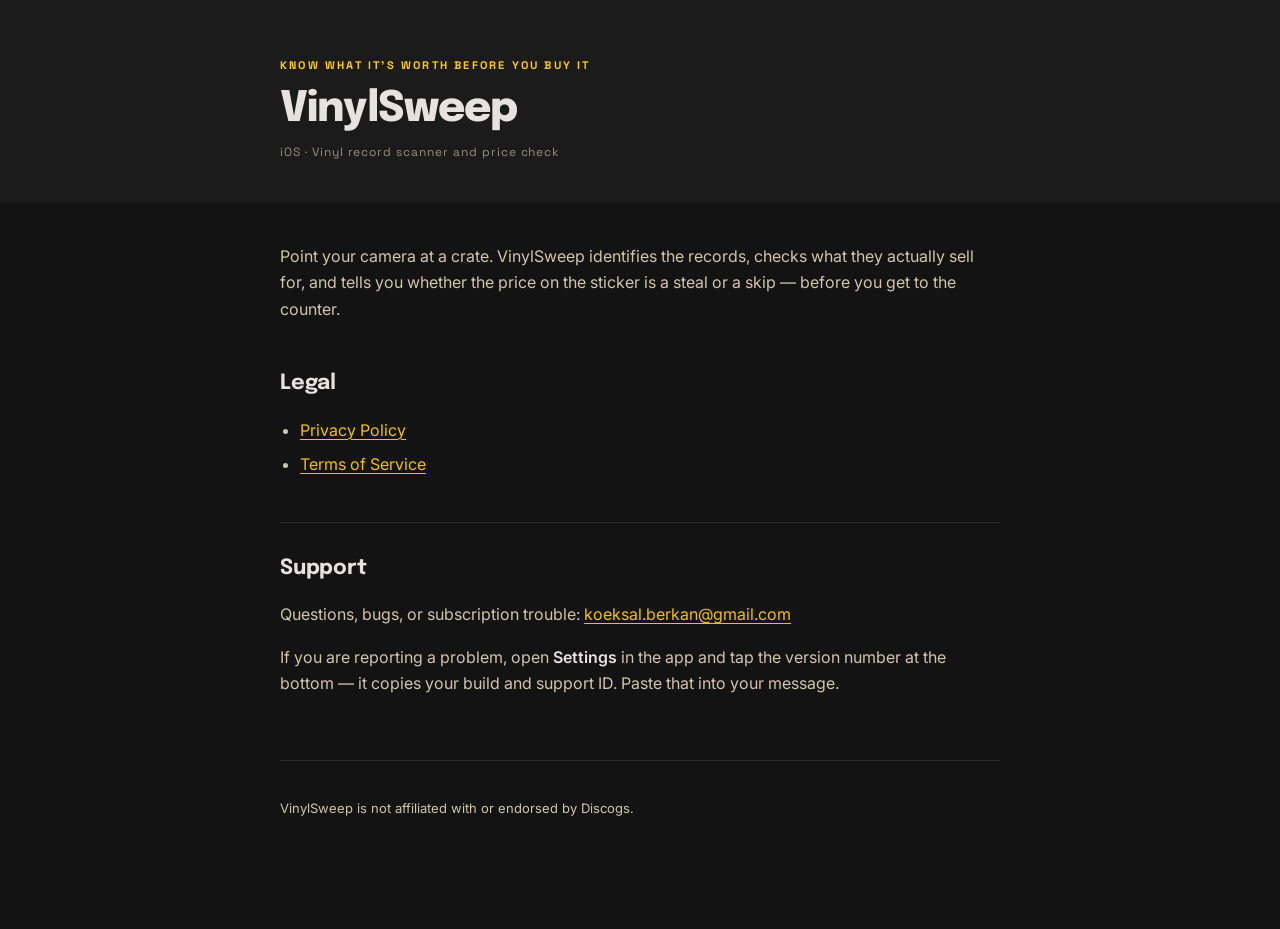
==== index.html @ 317b540d "Privacy policy, terms of service, and support page for VinylSweep" ====
<!doctype html>
<html lang="en">
<head>
<meta charset="utf-8">
<meta name="viewport" content="width=device-width, initial-scale=1">
<title>VinylSweep</title>
<link rel="stylesheet" href="style.css">
</head>
<body>
<header>
  <div class="wrap">
    <p class="eyebrow">Know what it's worth before you buy it</p>
    <h1>VinylSweep</h1>
    <p class="meta">iOS · Vinyl record scanner and price check</p>
  </div>
</header>

<div class="wrap">
<p>Point your camera at a crate. VinylSweep identifies the records, checks what they actually sell for, and tells you whether the price on the sticker is a steal or a skip — before you get to the counter.</p>

<h2>Legal</h2>
<ul>
  <li><a href="privacy.html">Privacy Policy</a></li>
  <li><a href="terms.html">Terms of Service</a></li>
</ul>

<h2>Support</h2>
<p>Questions, bugs, or subscription trouble: <a href="mailto:koeksal.berkan@gmail.com">koeksal.berkan@gmail.com</a></p>
<p>If you are reporting a problem, open <strong>Settings</strong> in the app and tap the version number at the bottom — it copies your build and support ID. Paste that into your message.</p>

<footer>
  <p>VinylSweep is not affiliated with or endorsed by Discogs.</p>
</footer>
</div>
</body>
</html>
---- style.css ----
@import url('https://fonts.googleapis.com/css2?family=Epilogue:wght@700;800;900&family=Inter:wght@400;500;600&family=Space+Grotesk:wght@500;700&display=swap');

:root {
  --bg: #131313;
  --surface: #1c1b1b;
  --accent: #ffcc00;
  --accent-dim: #f1c100;
  --text: #e5e2e1;
  --text-variant: #d2c5ab;
  --outline: #9a9078;
}

* { box-sizing: border-box; }

body {
  margin: 0;
  padding: 0 24px 96px;
  background: var(--bg);
  color: var(--text);
  font-family: 'Inter', -apple-system, BlinkMacSystemFont, sans-serif;
  font-size: 16px;
  line-height: 1.65;
  -webkit-font-smoothing: antialiased;
}

.wrap { max-width: 720px; margin: 0 auto; }

header {
  padding: 56px 0 40px;
  margin-bottom: 40px;
  background: linear-gradient(var(--surface), var(--surface)) no-repeat;
  background-size: 100vw 100%;
  background-position: 50% 0;
  box-shadow: 0 0 0 100vmax var(--surface);
  clip-path: inset(0 -100vmax);
}

.eyebrow {
  font-family: 'Space Grotesk', monospace;
  font-size: 11px;
  font-weight: 700;
  letter-spacing: 0.2em;
  text-transform: uppercase;
  color: var(--accent);
  margin: 0 0 12px;
}

h1 {
  font-family: 'Epilogue', sans-serif;
  font-weight: 800;
  font-size: clamp(30px, 6vw, 42px);
  line-height: 1.12;
  letter-spacing: -0.02em;
  margin: 0 0 10px;
}

h2 {
  font-family: 'Epilogue', sans-serif;
  font-weight: 700;
  font-size: 21px;
  letter-spacing: -0.01em;
  margin: 44px 0 12px;
  padding-top: 28px;
  border-top: 1px solid rgba(154, 144, 120, 0.18);
}

h2:first-of-type { border-top: none; padding-top: 0; }

h3 {
  font-family: 'Epilogue', sans-serif;
  font-weight: 700;
  font-size: 16px;
  margin: 26px 0 6px;
  color: var(--text-variant);
}

p, li { color: var(--text-variant); }
li { margin-bottom: 8px; }
ul { padding-left: 20px; }

a { color: var(--accent-dim); text-decoration-thickness: 1px; text-underline-offset: 3px; }
a:hover { color: var(--accent); }

strong { color: var(--text); font-weight: 600; }

.meta {
  font-family: 'Space Grotesk', monospace;
  font-size: 12px;
  letter-spacing: 0.08em;
  color: var(--outline);
  margin: 0;
}

.callout {
  background: var(--surface);
  padding: 20px 22px;
  margin: 26px 0;
  border-left: 3px solid var(--accent);
}

.callout p { margin: 0; color: var(--text); }

table { width: 100%; border-collapse: collapse; margin: 20px 0; font-size: 14px; }
th, td { text-align: left; padding: 11px 12px; vertical-align: top; }
th {
  font-family: 'Space Grotesk', monospace;
  font-size: 11px;
  letter-spacing: 0.12em;
  text-transform: uppercase;
  color: var(--accent);
  background: var(--surface);
}
td { color: var(--text-variant); background: rgba(28, 27, 27, 0.5); }

footer {
  margin-top: 64px;
  padding-top: 24px;
  border-top: 1px solid rgba(154, 144, 120, 0.18);
  font-size: 13px;
  color: var(--outline);
}

nav.crumbs { margin-bottom: 28px; font-size: 13px; }
nav.crumbs a { margin-right: 18px; }

@media (max-width: 520px) {
  body { padding: 0 18px 72px; }
  header { padding: 40px 0 32px; }
}
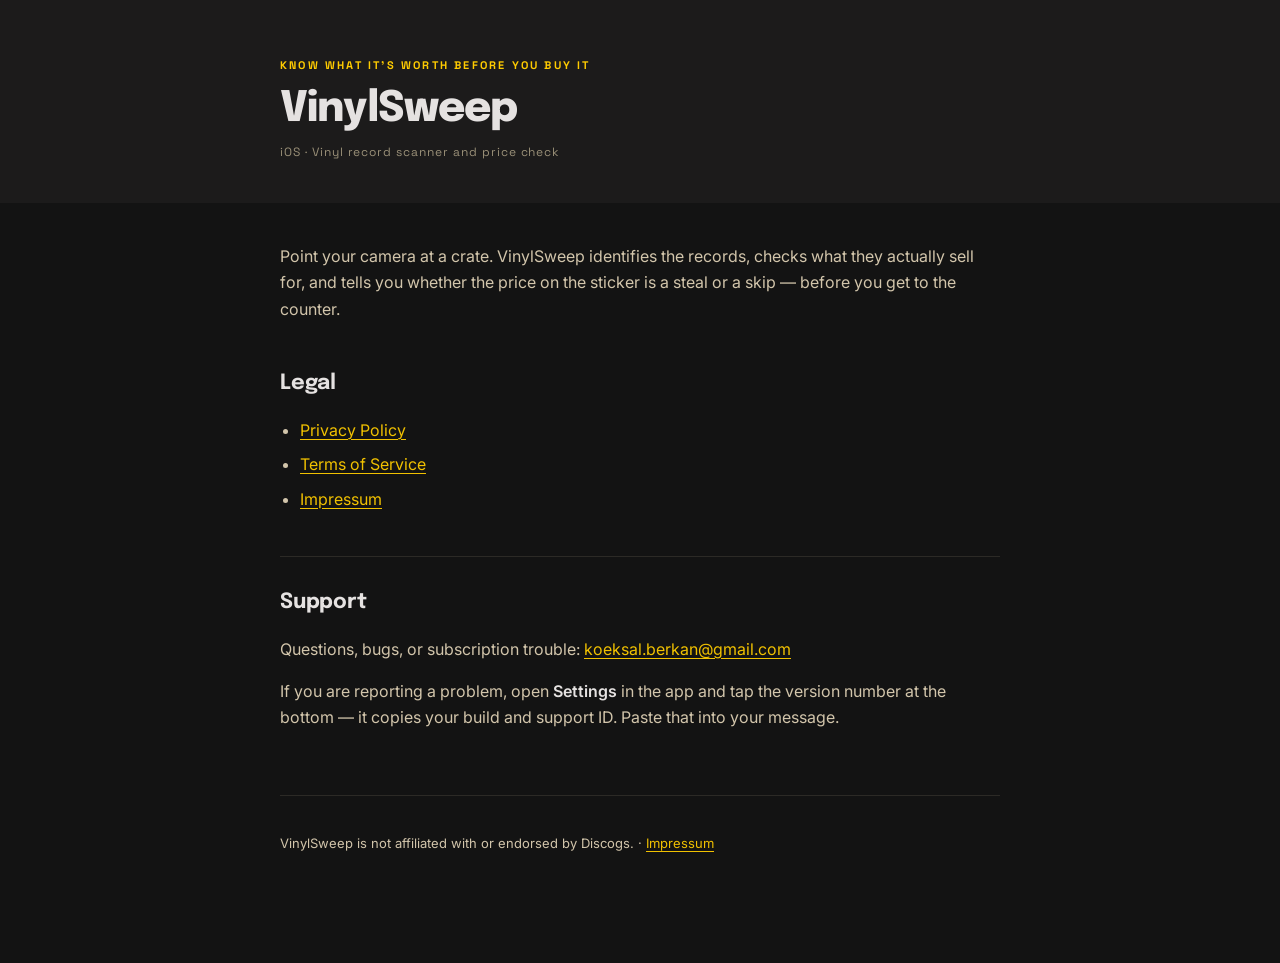
==== commit 2f0820d2: "Add the Impressum, link it everywhere, and name the verdicts the app shows § 5 DDG legal notice for " ====
--- a/index.html
+++ b/index.html
@@ -22,6 +22,7 @@
 <ul>
   <li><a href="privacy.html">Privacy Policy</a></li>
   <li><a href="terms.html">Terms of Service</a></li>
+  <li><a href="impressum.html">Impressum</a></li>
 </ul>
 
 <h2>Support</h2>
@@ -29,7 +30,7 @@
 <p>If you are reporting a problem, open <strong>Settings</strong> in the app and tap the version number at the bottom — it copies your build and support ID. Paste that into your message.</p>
 
 <footer>
-  <p>VinylSweep is not affiliated with or endorsed by Discogs.</p>
+  <p>VinylSweep is not affiliated with or endorsed by Discogs. · <a href="impressum.html">Impressum</a></p>
 </footer>
 </div>
 </body>
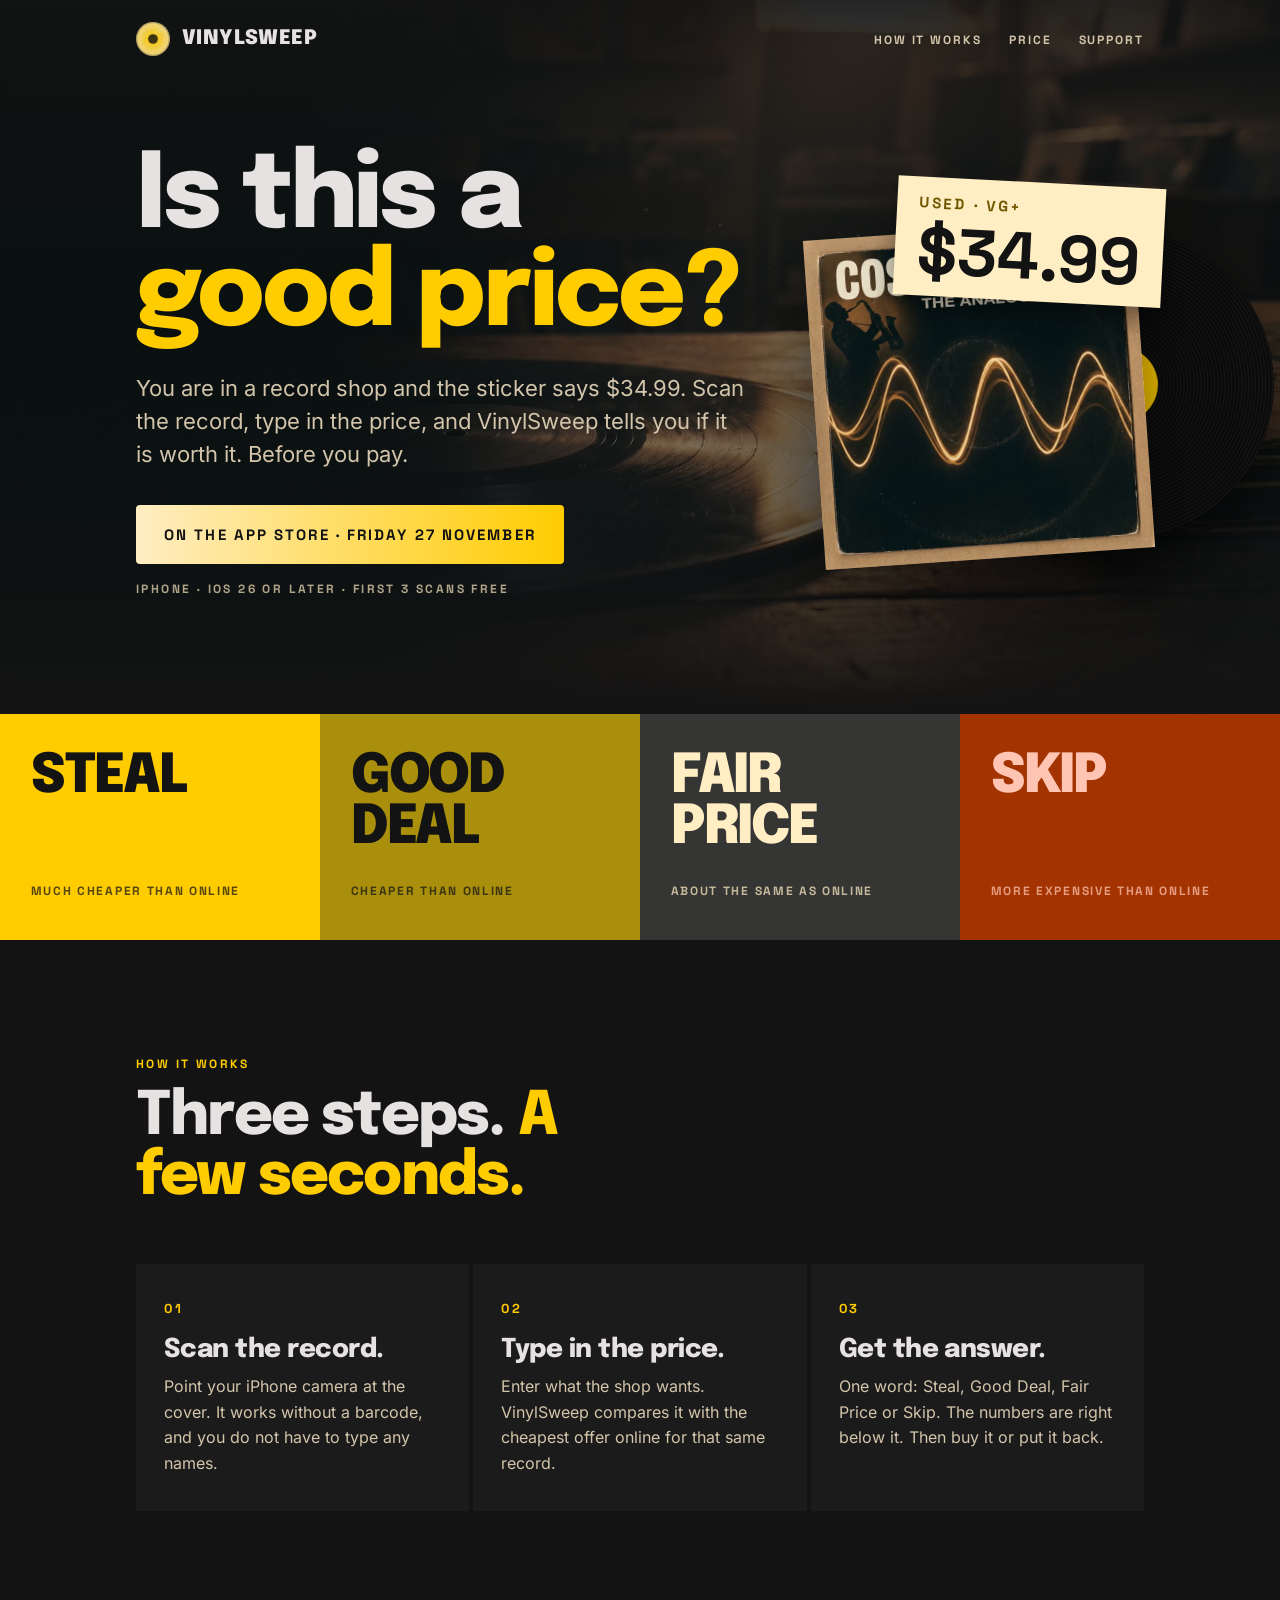
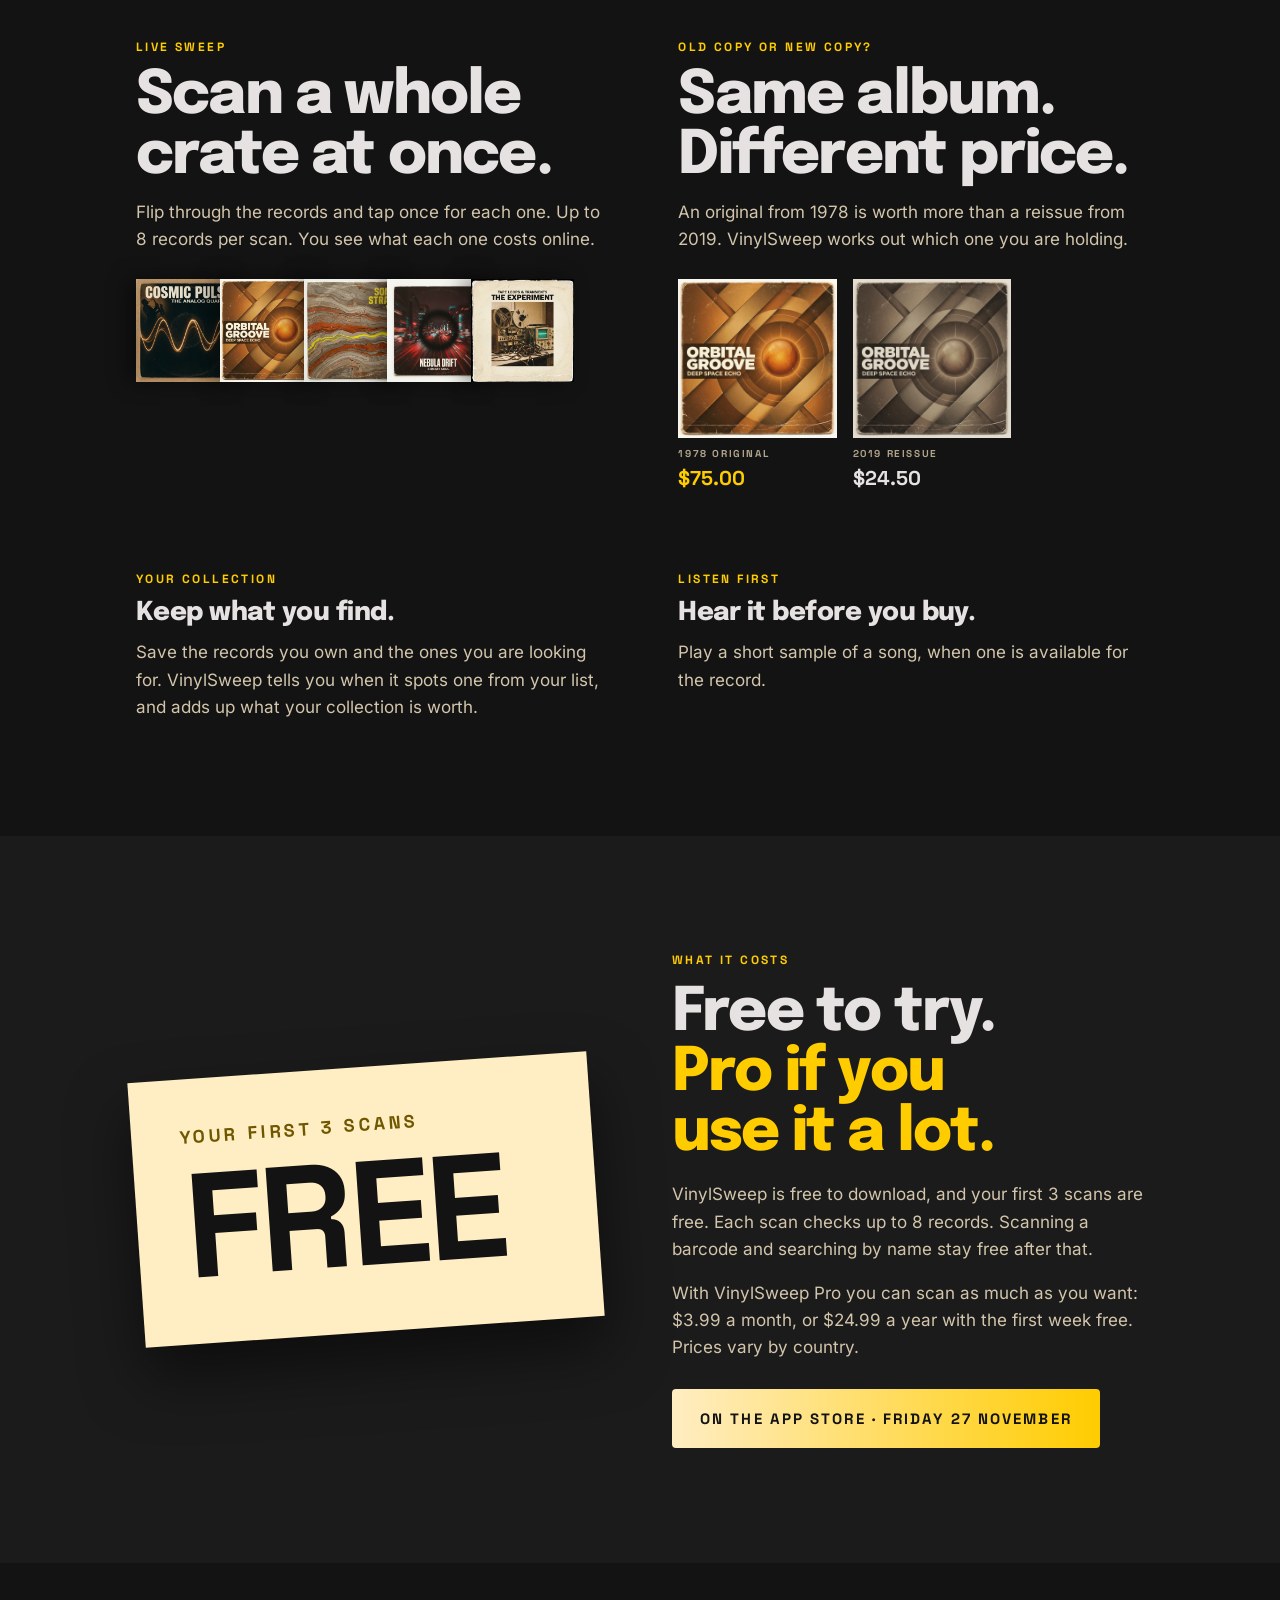
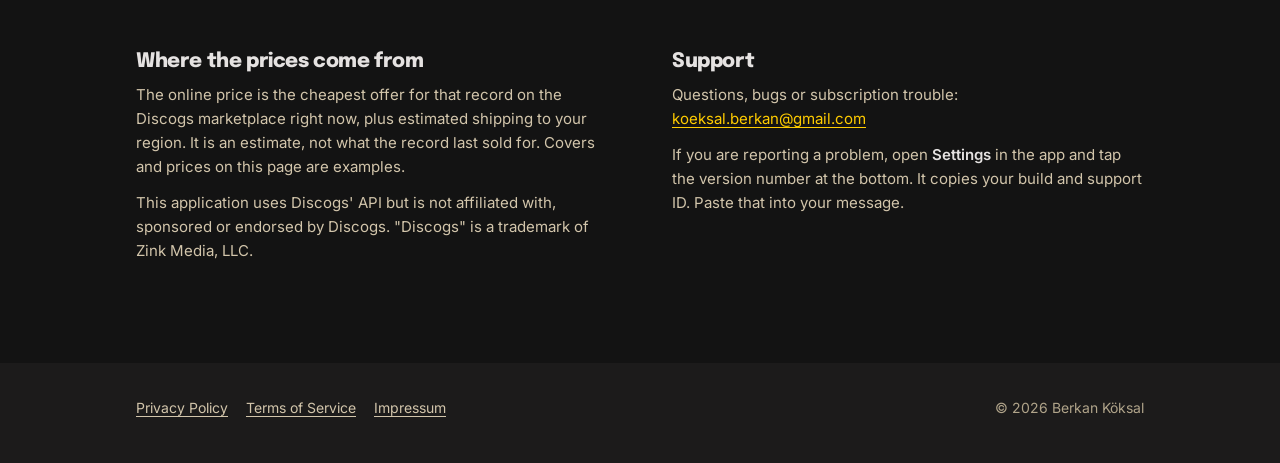
==== commit 258c576b: "Landing page for the 1.0 launch Replaces the three-line index with the launch landing page: what the" ====
--- a/index.html
+++ b/index.html
@@ -3,35 +3,143 @@
 <head>
 <meta charset="utf-8">
 <meta name="viewport" content="width=device-width, initial-scale=1">
-<title>VinylSweep</title>
-<link rel="stylesheet" href="style.css">
+<title>VinylSweep: is that record a good price?</title>
+<meta name="description" content="Scan a record in the shop, type in its price, and VinylSweep tells you if that is a good price. For iPhone. Your first 3 scans are free.">
+<meta name="apple-itunes-app" content="app-id=6803561521">
+<meta property="og:title" content="VinylSweep: is this a good price?">
+<meta property="og:description" content="Scan the record, type in the price, get the answer. For iPhone. Your first 3 scans are free.">
+<meta property="og:type" content="website">
+<meta property="og:url" content="https://dvo-dot.github.io/vinylsweep-site/">
+<meta property="og:image" content="https://dvo-dot.github.io/vinylsweep-site/img/link-preview.jpg">
+<meta name="twitter:card" content="summary_large_image">
+<link rel="icon" type="image/svg+xml" href="img/brand-mark.svg">
+<link rel="stylesheet" href="landing.css">
 </head>
 <body>
-<header>
+
+<div class="hero">
   <div class="wrap">
-    <p class="eyebrow">Know what it's worth before you buy it</p>
-    <h1>VinylSweep</h1>
-    <p class="meta">iOS · Vinyl record scanner and price check</p>
+    <header class="bar">
+      <a class="brand" href="./"><img src="img/brand-mark.svg" alt=""><span>VINYLSWEEP</span></a>
+      <nav>
+        <a href="#how">How it works</a>
+        <a href="#price">Price</a>
+        <a href="#support" class="keep">Support</a>
+      </nav>
+    </header>
+
+    <div class="hero-grid">
+      <div>
+        <h1>Is this a <span class="y">good price?</span></h1>
+        <p class="lede">You are in a record shop and the sticker says $34.99. Scan the record, type in the price, and VinylSweep tells you if it is worth it. Before you pay.</p>
+        <!-- PRE-LAUNCH: the store link answers "not found" until 1.0 is released.
+             On release day, put back the <a class="cta" href="https://apps.apple.com/app/id6803561521">
+             with the download icon and "Get it on the App Store", here and in the price section. -->
+        <div class="cta soon">On the App Store · Friday 27 November</div>
+        <p class="label under-cta">iPhone · iOS 26 or later · First 3 scans free</p>
+      </div>
+      <div class="sleeve-stage" aria-hidden="true">
+        <div class="disc"></div>
+        <img class="cover" src="img/sleeve-cosmic-pulse.jpg" alt="" width="720" height="720">
+        <div class="sticker"><small>USED · VG+</small><b>$34.99</b></div>
+      </div>
+    </div>
   </div>
-</header>
+</div>
 
-<div class="wrap">
-<p>Point your camera at a crate. VinylSweep identifies the records, checks what they actually sell for, and tells you whether the price on the sticker is a steal or a skip — before you get to the counter.</p>
+<div class="verdicts" aria-label="The four answers">
+  <div class="verdict v-steal"><b>STEAL</b><span>Much cheaper than online</span></div>
+  <div class="verdict v-good"><b>GOOD DEAL</b><span>Cheaper than online</span></div>
+  <div class="verdict v-fair"><b>FAIR PRICE</b><span>About the same as online</span></div>
+  <div class="verdict v-skip"><b>SKIP</b><span>More expensive than online</span></div>
+</div>
 
-<h2>Legal</h2>
-<ul>
-  <li><a href="privacy.html">Privacy Policy</a></li>
-  <li><a href="terms.html">Terms of Service</a></li>
-  <li><a href="impressum.html">Impressum</a></li>
-</ul>
+<section id="how">
+  <div class="wrap">
+    <div class="section-head">
+      <p class="label">How it works</p>
+      <h2>Three steps. <span class="y">A few seconds.</span></h2>
+    </div>
+    <div class="steps">
+      <div class="step"><h3>Scan the record.</h3><p>Point your iPhone camera at the cover. It works without a barcode, and you do not have to type any names.</p></div>
+      <div class="step"><h3>Type in the price.</h3><p>Enter what the shop wants. VinylSweep compares it with the cheapest offer online for that same record.</p></div>
+      <div class="step"><h3>Get the answer.</h3><p>One word: Steal, Good Deal, Fair Price or Skip. The numbers are right below it. Then buy it or put it back.</p></div>
+    </div>
+  </div>
+</section>
 
-<h2>Support</h2>
-<p>Questions, bugs, or subscription trouble: <a href="mailto:koeksal.berkan@gmail.com">koeksal.berkan@gmail.com</a></p>
-<p>If you are reporting a problem, open <strong>Settings</strong> in the app and tap the version number at the bottom — it copies your build and support ID. Paste that into your message.</p>
+<section style="padding-top:0">
+  <div class="wrap">
+    <div class="features">
+      <div class="feature">
+        <p class="label">Live Sweep</p>
+        <h2>Scan a whole crate at once.</h2>
+        <p>Flip through the records and tap once for each one. Up to 8 records per scan. You see what each one costs online.</p>
+        <div class="crate-row" aria-hidden="true">
+          <img src="img/sleeve-cosmic-pulse.jpg" alt="" loading="lazy" width="720" height="720">
+          <img src="img/sleeve-orbital-groove.jpg" alt="" loading="lazy" width="720" height="720">
+          <img src="img/sleeve-sonic-strata.jpg" alt="" loading="lazy" width="720" height="720">
+          <img src="img/sleeve-nebula-drift.jpg" alt="" loading="lazy" width="720" height="720">
+          <img src="img/sleeve-tape-loops.jpg" alt="" loading="lazy" width="720" height="720">
+        </div>
+      </div>
+      <div class="feature">
+        <p class="label">Old copy or new copy?</p>
+        <h2>Same album. Different price.</h2>
+        <p>An original from 1978 is worth more than a reissue from 2019. VinylSweep works out which one you are holding.</p>
+        <div class="pair" aria-hidden="true">
+          <figure><img src="img/sleeve-orbital-groove.jpg" alt="" loading="lazy" width="720" height="720"><figcaption><small>1978 original</small>$75.00</figcaption></figure>
+          <figure><img src="img/sleeve-orbital-groove.jpg" alt="" loading="lazy" width="720" height="720"><figcaption><small>2019 reissue</small>$24.50</figcaption></figure>
+        </div>
+      </div>
+      <div class="feature">
+        <p class="label">Your collection</p>
+        <h3>Keep what you find.</h3>
+        <p>Save the records you own and the ones you are looking for. VinylSweep tells you when it spots one from your list, and adds up what your collection is worth.</p>
+      </div>
+      <div class="feature">
+        <p class="label">Listen first</p>
+        <h3>Hear it before you buy.</h3>
+        <p>Play a short sample of a song, when one is available for the record.</p>
+      </div>
+    </div>
+  </div>
+</section>
+
+<section class="price" id="price">
+  <div class="wrap price-grid">
+    <div class="big-sticker" aria-hidden="true"><small>Your first 3 scans</small><b>FREE</b></div>
+    <div>
+      <p class="label" style="color:var(--yellow);margin-bottom:14px">What it costs</p>
+      <h2>Free to try. <span class="y">Pro if you use it a lot.</span></h2>
+      <p>VinylSweep is free to download, and your first 3 scans are free. Each scan checks up to 8 records. Scanning a barcode and searching by name stay free after that.</p>
+      <p>With VinylSweep Pro you can scan as much as you want: $3.99 a month, or $24.99 a year with the first week free. Prices vary by country.</p>
+      <div class="cta soon">On the App Store · Friday 27 November</div>
+    </div>
+  </div>
+</section>
+
+<div class="fine">
+  <div class="wrap fine-grid">
+    <div>
+      <h3>Where the prices come from</h3>
+      <p>The online price is the cheapest offer for that record on the Discogs marketplace right now, plus estimated shipping to your region. It is an estimate, not what the record last sold for. Covers and prices on this page are examples.</p>
+      <p>This application uses Discogs' API but is not affiliated with, sponsored or endorsed by Discogs. "Discogs" is a trademark of Zink Media, LLC.</p>
+    </div>
+    <div id="support">
+      <h3>Support</h3>
+      <p>Questions, bugs or subscription trouble: <a href="mailto:koeksal.berkan@gmail.com">koeksal.berkan@gmail.com</a></p>
+      <p>If you are reporting a problem, open <strong>Settings</strong> in the app and tap the version number at the bottom. It copies your build and support ID. Paste that into your message.</p>
+    </div>
+  </div>
+</div>
 
 <footer>
-  <p>VinylSweep is not affiliated with or endorsed by Discogs. · <a href="impressum.html">Impressum</a></p>
+  <div class="wrap">
+    <p><a href="privacy.html">Privacy Policy</a><a href="terms.html">Terms of Service</a><a href="impressum.html">Impressum</a></p>
+    <p>© 2026 Berkan Köksal</p>
+  </div>
 </footer>
-</div>
+
 </body>
 </html>
--- a/landing.css
+++ b/landing.css
@@ -0,0 +1,205 @@
+/* VinylSweep landing page. The legal pages keep style.css; this file is
+   only for index.html. Palette and type follow DESIGN.md. */
+@import url('fonts.css');
+
+:root {
+  --bg: #131313;
+  --low: #1c1b1b;
+  --container: #201f1f;
+  --high: #2a2a2a;
+  --highest: #353534;
+  --cream: #ffedc3;
+  --yellow: #ffcc00;
+  --on-yellow: #6f5700;
+  --ink: #e5e2e1;
+  --ink-dim: #d2c5ab;
+  --outline: #b0a48a;
+  --olive: #a98f0c;
+  --rust: #a33300;
+  --rust-ink: #ffc5b2;
+  --display: 'Epilogue', sans-serif;
+  --body: 'Inter', -apple-system, BlinkMacSystemFont, sans-serif;
+  --data: 'Space Grotesk', ui-monospace, monospace;
+  --gutter: clamp(20px, 5vw, 56px);
+}
+
+* { box-sizing: border-box; }
+html { -webkit-text-size-adjust: 100%; }
+body {
+  margin: 0;
+  background: var(--bg);
+  color: var(--ink);
+  font-family: var(--body);
+  font-size: 17px;
+  line-height: 1.6;
+  -webkit-font-smoothing: antialiased;
+}
+img { display: block; max-width: 100%; height: auto; }
+a { color: var(--yellow); text-underline-offset: 3px; text-decoration-thickness: 1px; }
+a:focus-visible { outline: 2px solid var(--yellow); outline-offset: 3px; }
+
+.wrap { max-width: 1120px; margin: 0 auto; padding: 0 var(--gutter); }
+
+.label {
+  font-family: var(--data);
+  font-weight: 700;
+  font-size: 12px;
+  letter-spacing: 0.2em;
+  text-transform: uppercase;
+  color: var(--outline);
+  margin: 0;
+}
+
+h1, h2, h3 { font-family: var(--display); letter-spacing: -0.03em; margin: 0; text-wrap: balance; }
+h1 { font-weight: 800; font-size: clamp(56px, 8.2vw, 104px); line-height: 0.94; }
+h1 span { display: block; }
+h2 { font-weight: 800; font-size: clamp(34px, 5.4vw, 60px); line-height: 1; }
+h3 { font-weight: 800; font-size: 26px; line-height: 1.1; letter-spacing: -0.02em; }
+.y { color: var(--yellow); }
+
+/* Top bar */
+.bar { display: flex; align-items: center; justify-content: space-between; padding: 22px 0; }
+.brand { display: flex; align-items: center; gap: 12px; text-decoration: none; color: var(--ink); }
+.brand img { width: 34px; height: 34px; }
+.brand span { font-family: var(--display); font-weight: 900; font-size: 20px; letter-spacing: 0.02em; }
+.bar nav a { font-family: var(--data); font-weight: 700; font-size: 12px; letter-spacing: 0.16em; text-transform: uppercase; color: var(--ink-dim); text-decoration: none; margin-left: 22px; }
+.bar nav a:hover { color: var(--yellow); }
+
+/* Hero */
+.hero { position: relative; overflow: hidden; background: var(--bg); }
+.hero::before {
+  content: '';
+  position: absolute;
+  inset: 0;
+  background:
+    linear-gradient(180deg, rgba(19,19,19,0.92) 0%, rgba(19,19,19,0.5) 40%, rgba(19,19,19,0.6) 72%, var(--bg) 100%),
+    url('img/shop.jpg') 30% 50% / cover no-repeat;
+}
+.hero > * { position: relative; }
+.hero-grid {
+  display: grid;
+  grid-template-columns: minmax(0, 1.3fr) minmax(0, 0.7fr);
+  gap: clamp(24px, 5vw, 72px);
+  align-items: center;
+  padding: clamp(28px, 6vw, 72px) 0 clamp(64px, 9vw, 120px);
+}
+.lede { font-size: clamp(18px, 2.1vw, 22px); line-height: 1.5; color: var(--ink-dim); max-width: 30em; margin: 26px 0 34px; }
+.cta {
+  display: inline-flex;
+  align-items: center;
+  gap: 12px;
+  padding: 18px 28px 17px;
+  background: linear-gradient(90deg, var(--cream) 0%, var(--yellow) 100%);
+  color: var(--bg);
+  font-family: var(--data);
+  font-weight: 700;
+  font-size: 15px;
+  letter-spacing: 0.14em;
+  text-transform: uppercase;
+  text-decoration: none;
+  border-radius: 4px;
+  transition: transform 160ms ease, box-shadow 160ms ease;
+}
+.cta:hover { transform: translateY(-2px); box-shadow: 0 12px 28px rgba(255, 204, 0, 0.22); }
+.cta:active { transform: translateY(0); }
+.cta svg { width: 18px; height: 18px; }
+.cta.soon { margin: 0; cursor: default; }
+.cta.soon:hover { transform: none; box-shadow: none; }
+.under-cta { margin-top: 16px; }
+
+/* The sleeve with its price sticker */
+.sleeve-stage { position: relative; aspect-ratio: 1 / 1; max-width: 400px; width: 100%; margin: 40px 0 0; rotate: -4deg; }
+.sleeve-stage .disc {
+  position: absolute;
+  inset: 3.5%;
+  translate: 46% 0;
+  border-radius: 50%;
+  background:
+    radial-gradient(circle, #0b0b0b 0 3%, var(--yellow) 3.2% 17%, transparent 17.4%),
+    repeating-radial-gradient(circle, #0b0b0b 0 1.6px, #171717 2.4px, #0b0b0b 3.4px);
+  box-shadow: 0 30px 60px rgba(0, 0, 0, 0.55);
+}
+.sleeve-stage .cover { position: absolute; inset: 0; width: 100%; height: 100%; object-fit: cover; box-shadow: 0 40px 80px rgba(0, 0, 0, 0.6); }
+.sticker {
+  position: absolute;
+  right: -9%;
+  top: -13%;
+  rotate: 7deg;
+  padding: 14px 22px 12px;
+  background: var(--cream);
+  box-shadow: 0 14px 28px rgba(0, 0, 0, 0.45);
+  white-space: nowrap;
+}
+.sticker small { display: block; font-family: var(--data); font-weight: 700; font-size: clamp(11px, 1.3vw, 15px); letter-spacing: 0.18em; color: var(--on-yellow); }
+.sticker b { display: block; font-family: var(--data); font-weight: 700; font-size: clamp(40px, 5.6vw, 66px); line-height: 1; color: var(--bg); margin-top: 3px; }
+
+/* Verdicts */
+.verdicts { display: grid; grid-template-columns: repeat(4, minmax(0, 1fr)); }
+.verdict { padding: clamp(22px, 3vw, 40px) clamp(18px, 2.4vw, 32px) clamp(24px, 3vw, 44px); min-height: 190px; display: flex; flex-direction: column; justify-content: space-between; gap: 28px; }
+.verdict b { font-family: var(--display); font-weight: 900; font-size: clamp(30px, 4.2vw, 56px); line-height: 0.95; letter-spacing: -0.04em; }
+.verdict span { font-family: var(--data); font-weight: 700; font-size: 12px; letter-spacing: 0.14em; text-transform: uppercase; opacity: 0.72; }
+.v-steal { background: var(--yellow); color: var(--bg); }
+.v-good { background: var(--olive); color: var(--bg); }
+.v-fair { background: var(--highest); color: var(--cream); }
+.v-skip { background: var(--rust); color: var(--rust-ink); }
+
+section { padding: clamp(64px, 9vw, 120px) 0; }
+.section-head { max-width: 760px; margin-bottom: clamp(32px, 5vw, 56px); }
+.section-head .label { margin-bottom: 14px; color: var(--yellow); }
+
+/* Steps */
+.steps { display: grid; grid-template-columns: repeat(3, minmax(0, 1fr)); gap: 4px; counter-reset: step; }
+.step { background: var(--low); padding: 30px 28px 34px; counter-increment: step; }
+.step::before { content: '0' counter(step); font-family: var(--data); font-weight: 700; font-size: 13px; letter-spacing: 0.2em; color: var(--yellow); }
+.step h3 { margin: 14px 0 10px; }
+.step p { margin: 0; color: var(--ink-dim); font-size: 16px; }
+
+/* Features */
+.features { display: grid; grid-template-columns: repeat(2, minmax(0, 1fr)); gap: clamp(28px, 5vw, 64px) clamp(32px, 6vw, 88px); }
+.feature .label { color: var(--yellow); margin-bottom: 10px; }
+.feature p { margin: 12px 0 0; color: var(--ink-dim); max-width: 30em; }
+.crate-row { display: flex; margin-top: 26px; }
+.crate-row img { width: 22%; aspect-ratio: 1 / 1; object-fit: cover; margin-right: -4%; box-shadow: -8px 0 20px rgba(0, 0, 0, 0.45); }
+.pair { display: flex; gap: 16px; margin-top: 26px; align-items: flex-end; }
+.pair figure { margin: 0; width: 34%; }
+.pair img { width: 100%; aspect-ratio: 1 / 1; object-fit: cover; }
+.pair figure + figure img { filter: saturate(0.35) brightness(0.86) sepia(0.2); }
+.pair figcaption { font-family: var(--data); font-weight: 700; font-size: 20px; margin-top: 8px; color: var(--ink); }
+.pair figure:first-child figcaption { color: var(--yellow); }
+.pair figcaption small { display: block; font-size: 10px; letter-spacing: 0.16em; color: var(--outline); text-transform: uppercase; }
+
+/* Price */
+.price { background: var(--low); }
+.price-grid { display: grid; grid-template-columns: minmax(0, 1fr) minmax(0, 1fr); gap: clamp(28px, 5vw, 72px); align-items: center; }
+.big-sticker { background: var(--cream); padding: clamp(24px, 4vw, 44px) clamp(26px, 4vw, 48px); rotate: -4deg; box-shadow: 0 30px 60px rgba(0, 0, 0, 0.5); max-width: 460px; }
+.big-sticker small { font-family: var(--data); font-weight: 700; font-size: clamp(13px, 1.6vw, 18px); letter-spacing: 0.2em; color: var(--on-yellow); text-transform: uppercase; }
+.big-sticker b { display: block; font-family: var(--data); font-weight: 700; font-size: clamp(72px, 12vw, 148px); line-height: 1; letter-spacing: -0.03em; color: var(--bg); }
+.price p { color: var(--ink-dim); max-width: 30em; }
+.price .cta { margin-top: 10px; }
+
+/* Small print */
+.fine { padding: clamp(48px, 7vw, 88px) 0; }
+.fine-grid { display: grid; grid-template-columns: repeat(2, minmax(0, 1fr)); gap: clamp(28px, 5vw, 72px); }
+.fine h3 { font-size: 20px; margin-bottom: 10px; }
+.fine p { color: var(--ink-dim); font-size: 15px; margin: 0 0 12px; }
+.fine strong { color: var(--ink); font-weight: 600; }
+
+footer { background: var(--low); padding: 34px 0 44px; font-size: 14px; color: var(--outline); }
+footer .wrap { display: flex; flex-wrap: wrap; gap: 14px 28px; justify-content: space-between; }
+footer a { color: var(--ink-dim); margin-right: 18px; }
+footer p { margin: 0; max-width: 46em; }
+
+@media (max-width: 860px) {
+  .hero-grid { grid-template-columns: minmax(0, 1fr); }
+  .sleeve-stage { max-width: 300px; margin: 56px 0 0 2%; }
+  h1 { font-size: clamp(56px, 15vw, 104px); }
+  .verdicts { grid-template-columns: repeat(2, minmax(0, 1fr)); }
+  .verdict { min-height: 150px; }
+  .steps, .features, .price-grid, .fine-grid { grid-template-columns: minmax(0, 1fr); }
+  .bar nav a:not(.keep) { display: none; }
+  .big-sticker { max-width: 88%; margin-left: 2%; }
+}
+
+@media (prefers-reduced-motion: reduce) {
+  .cta { transition: none; }
+}
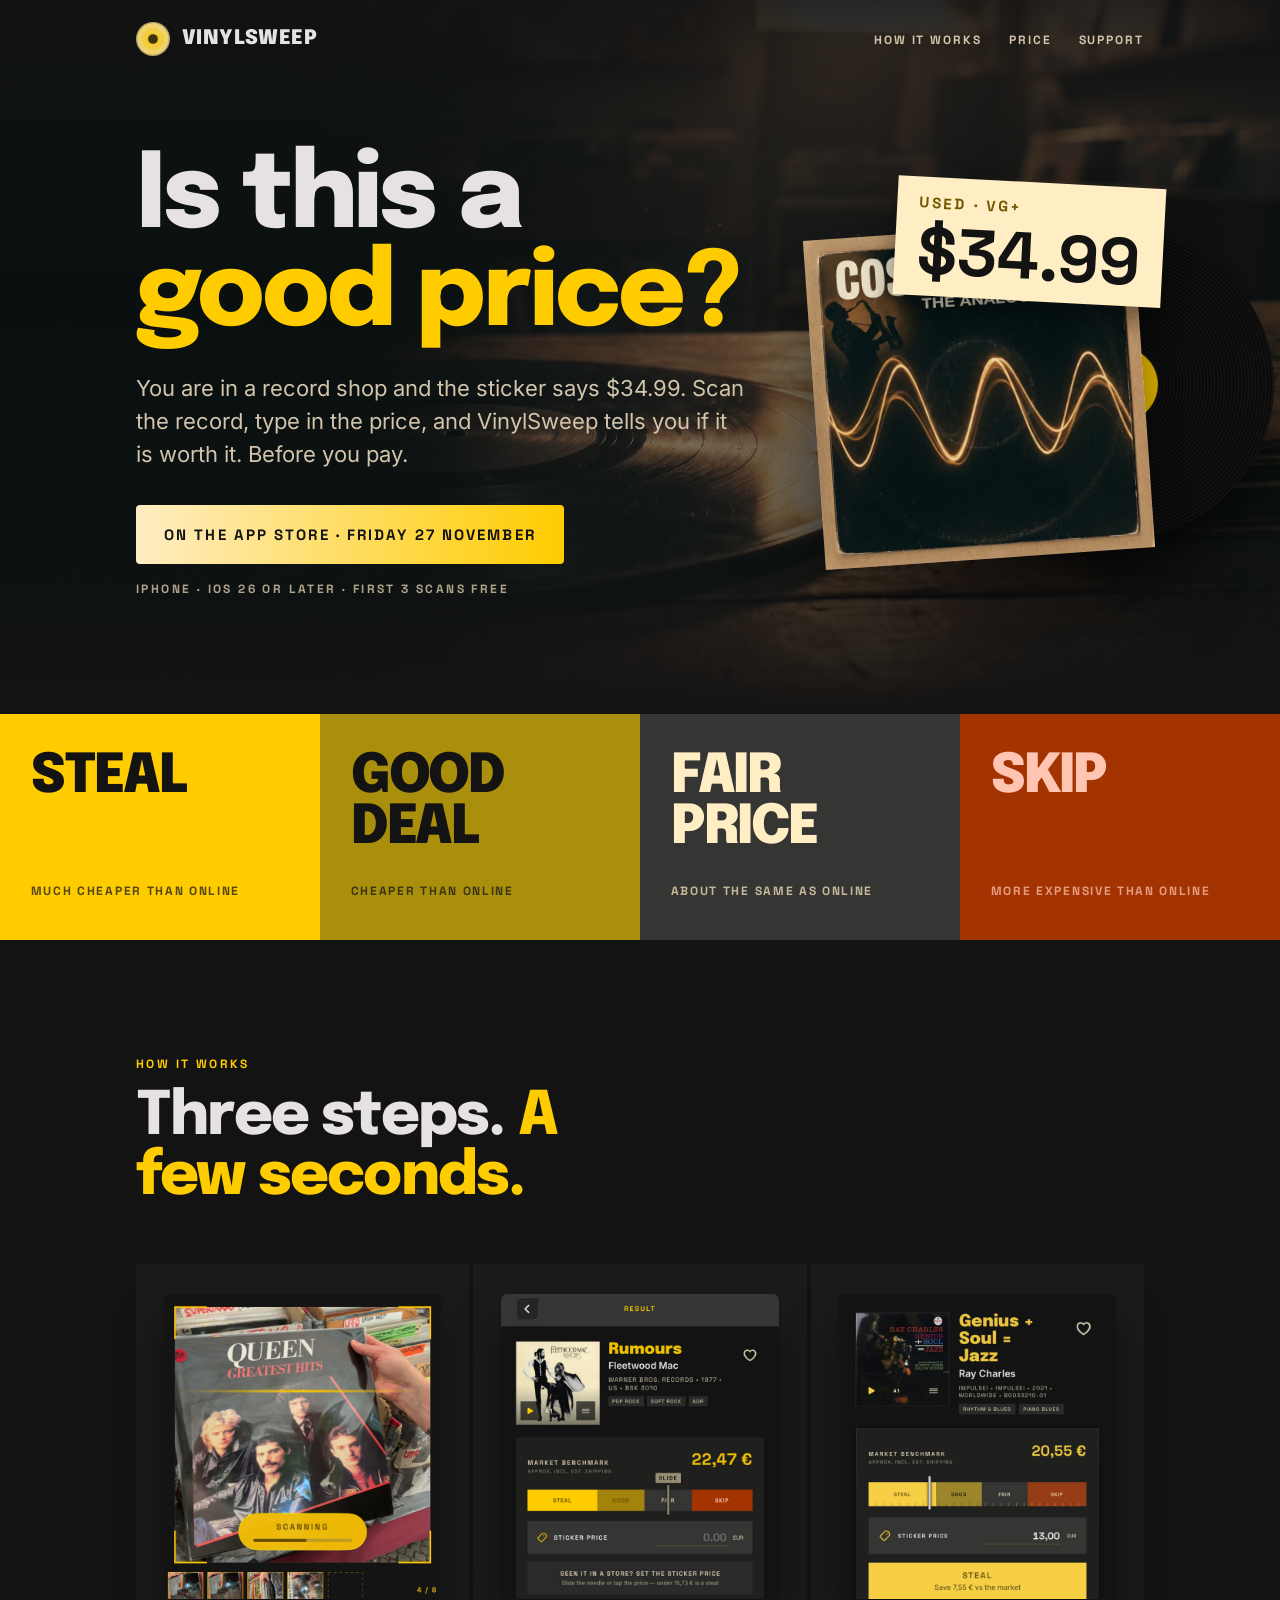
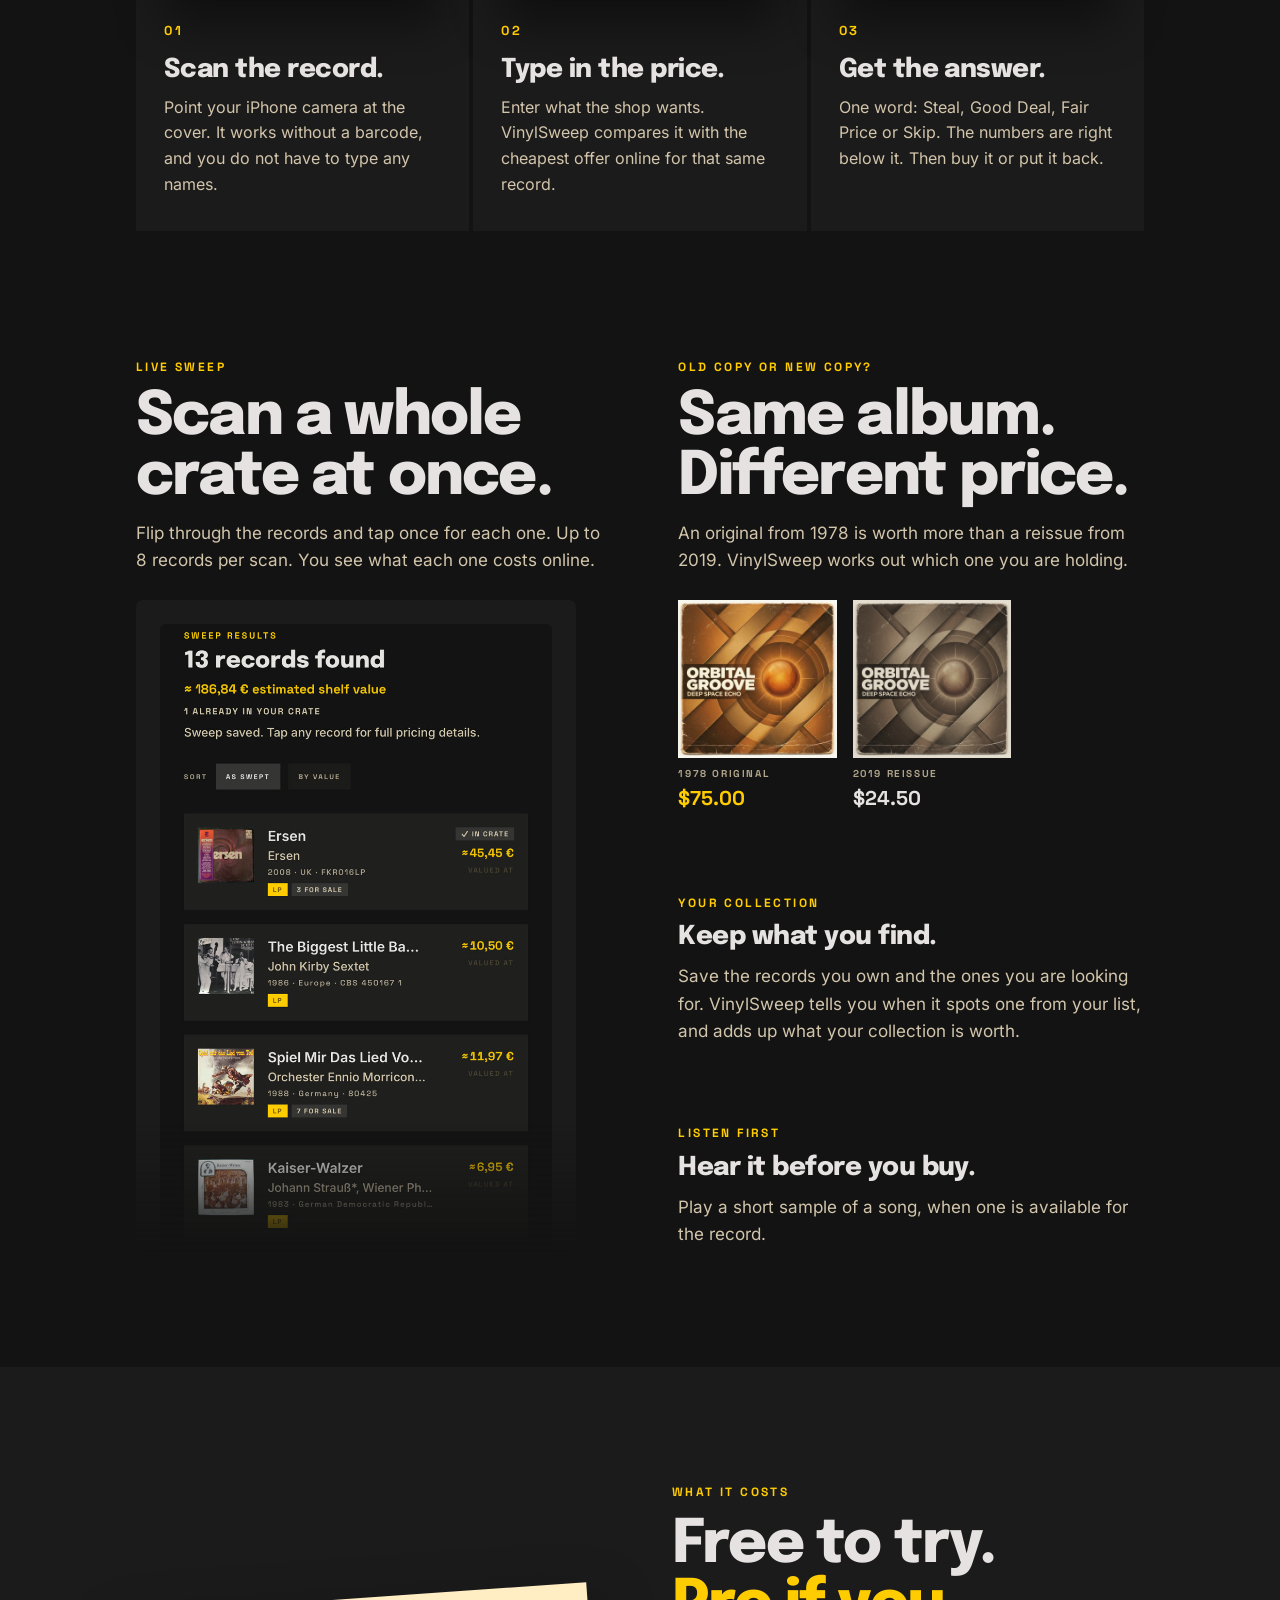
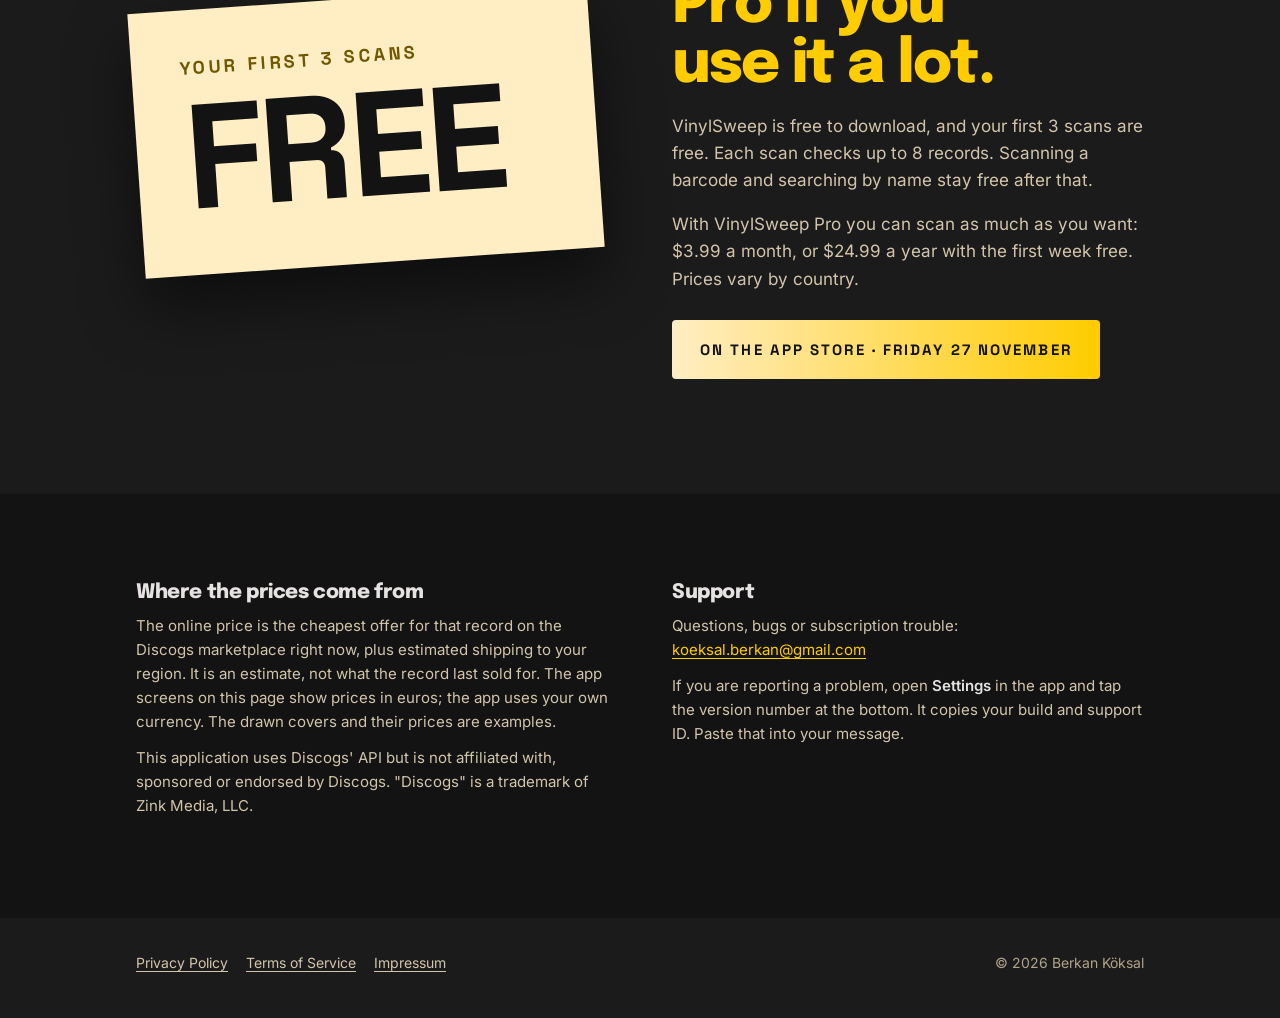
==== commit 73e9bb5a: "Landing page: real app screens in How it works and Live Sweep Each How it works step opens with a re" ====
--- a/index.html
+++ b/index.html
@@ -61,9 +61,18 @@
       <h2>Three steps. <span class="y">A few seconds.</span></h2>
     </div>
     <div class="steps">
-      <div class="step"><h3>Scan the record.</h3><p>Point your iPhone camera at the cover. It works without a barcode, and you do not have to type any names.</p></div>
-      <div class="step"><h3>Type in the price.</h3><p>Enter what the shop wants. VinylSweep compares it with the cheapest offer online for that same record.</p></div>
-      <div class="step"><h3>Get the answer.</h3><p>One word: Steal, Good Deal, Fair Price or Skip. The numbers are right below it. Then buy it or put it back.</p></div>
+      <div class="step">
+        <img class="shot" src="img/app-scan.jpg" alt="The VinylSweep camera screen, pointed at a record in a crate" loading="lazy" width="720" height="792">
+        <h3>Scan the record.</h3><p>Point your iPhone camera at the cover. It works without a barcode, and you do not have to type any names.</p>
+      </div>
+      <div class="step">
+        <img class="shot" src="img/app-price.jpg" alt="Rumours by Fleetwood Mac in VinylSweep: cheapest online 22,47 euros, with an empty field for the shop price" loading="lazy" width="720" height="792">
+        <h3>Type in the price.</h3><p>Enter what the shop wants. VinylSweep compares it with the cheapest offer online for that same record.</p>
+      </div>
+      <div class="step">
+        <img class="shot" src="img/app-answer.jpg" alt="Genius + Soul = Jazz by Ray Charles: shop price 13,00 euros, cheapest online 20,55 euros, answer Steal" loading="lazy" width="720" height="792">
+        <h3>Get the answer.</h3><p>One word: Steal, Good Deal, Fair Price or Skip. The numbers are right below it. Then buy it or put it back.</p>
+      </div>
     </div>
   </div>
 </section>
@@ -71,17 +80,11 @@
 <section style="padding-top:0">
   <div class="wrap">
     <div class="features">
-      <div class="feature">
+      <div class="feature feature-tall">
         <p class="label">Live Sweep</p>
         <h2>Scan a whole crate at once.</h2>
         <p>Flip through the records and tap once for each one. Up to 8 records per scan. You see what each one costs online.</p>
-        <div class="crate-row" aria-hidden="true">
-          <img src="img/sleeve-cosmic-pulse.jpg" alt="" loading="lazy" width="720" height="720">
-          <img src="img/sleeve-orbital-groove.jpg" alt="" loading="lazy" width="720" height="720">
-          <img src="img/sleeve-sonic-strata.jpg" alt="" loading="lazy" width="720" height="720">
-          <img src="img/sleeve-nebula-drift.jpg" alt="" loading="lazy" width="720" height="720">
-          <img src="img/sleeve-tape-loops.jpg" alt="" loading="lazy" width="720" height="720">
-        </div>
+        <div class="shot-panel"><img class="shot" src="img/app-list.jpg" alt="VinylSweep after scanning a crate: 13 records found, each with what it costs online" loading="lazy" width="760" height="1218"></div>
       </div>
       <div class="feature">
         <p class="label">Old copy or new copy?</p>
@@ -123,7 +126,7 @@
   <div class="wrap fine-grid">
     <div>
       <h3>Where the prices come from</h3>
-      <p>The online price is the cheapest offer for that record on the Discogs marketplace right now, plus estimated shipping to your region. It is an estimate, not what the record last sold for. Covers and prices on this page are examples.</p>
+      <p>The online price is the cheapest offer for that record on the Discogs marketplace right now, plus estimated shipping to your region. It is an estimate, not what the record last sold for. The app screens on this page show prices in euros; the app uses your own currency. The drawn covers and their prices are examples.</p>
       <p>This application uses Discogs' API but is not affiliated with, sponsored or endorsed by Discogs. "Discogs" is a trademark of Zink Media, LLC.</p>
     </div>
     <div id="support">
--- a/landing.css
+++ b/landing.css
@@ -133,6 +133,10 @@
 .sticker small { display: block; font-family: var(--data); font-weight: 700; font-size: clamp(11px, 1.3vw, 15px); letter-spacing: 0.18em; color: var(--on-yellow); }
 .sticker b { display: block; font-family: var(--data); font-weight: 700; font-size: clamp(40px, 5.6vw, 66px); line-height: 1; color: var(--bg); margin-top: 3px; }
 
+/* Release-day hero: the app on Apple's iPhone bezel, upright and whole. */
+.hero-phone { justify-self: center; width: 100%; max-width: 300px; margin: 8px 0 0; }
+.hero-phone img { width: 100%; height: auto; filter: drop-shadow(0 40px 60px rgba(0, 0, 0, 0.6)); }
+
 /* Verdicts */
 .verdicts { display: grid; grid-template-columns: repeat(4, minmax(0, 1fr)); }
 .verdict { padding: clamp(22px, 3vw, 40px) clamp(18px, 2.4vw, 32px) clamp(24px, 3vw, 44px); min-height: 190px; display: flex; flex-direction: column; justify-content: space-between; gap: 28px; }
@@ -152,14 +156,37 @@
 .step { background: var(--low); padding: 30px 28px 34px; counter-increment: step; }
 .step::before { content: '0' counter(step); font-family: var(--data); font-weight: 700; font-size: 13px; letter-spacing: 0.2em; color: var(--yellow); }
 .step h3 { margin: 14px 0 10px; }
+.step { display: flex; flex-direction: column; }
+.step .shot { order: -1; margin: 0 0 22px; }
+
+/* Real app screens. Shown as they are, no drawn phone around them. */
+.shot {
+  width: 100%;
+  height: auto;
+  border-radius: 6px;
+  background: var(--bg);
+  box-shadow: 0 24px 48px rgba(0, 0, 0, 0.45);
+}
+/* The list screen has the page's own background, so it sits on a lighter
+   panel to show where the phone screen is. It fades out at the bottom:
+   the list goes on past what is shown. */
+.shot-panel {
+  max-width: 440px;
+  margin-top: 26px;
+  padding: 24px 24px 0;
+  background: var(--low);
+  border-radius: 6px;
+  -webkit-mask-image: linear-gradient(180deg, #000 80%, transparent 100%);
+  mask-image: linear-gradient(180deg, #000 80%, transparent 100%);
+}
+.shot-panel .shot { box-shadow: none; }
 .step p { margin: 0; color: var(--ink-dim); font-size: 16px; }
 
 /* Features */
 .features { display: grid; grid-template-columns: repeat(2, minmax(0, 1fr)); gap: clamp(28px, 5vw, 64px) clamp(32px, 6vw, 88px); }
 .feature .label { color: var(--yellow); margin-bottom: 10px; }
+.feature-tall { grid-row: span 3; }
 .feature p { margin: 12px 0 0; color: var(--ink-dim); max-width: 30em; }
-.crate-row { display: flex; margin-top: 26px; }
-.crate-row img { width: 22%; aspect-ratio: 1 / 1; object-fit: cover; margin-right: -4%; box-shadow: -8px 0 20px rgba(0, 0, 0, 0.45); }
 .pair { display: flex; gap: 16px; margin-top: 26px; align-items: flex-end; }
 .pair figure { margin: 0; width: 34%; }
 .pair img { width: 100%; aspect-ratio: 1 / 1; object-fit: cover; }
@@ -196,6 +223,10 @@
   .verdicts { grid-template-columns: repeat(2, minmax(0, 1fr)); }
   .verdict { min-height: 150px; }
   .steps, .features, .price-grid, .fine-grid { grid-template-columns: minmax(0, 1fr); }
+  .steps { gap: 12px; }
+  .step .shot { max-width: 340px; }
+  .feature-tall { grid-row: auto; }
+  .hero-phone { justify-self: center; max-width: 250px; margin: 48px 0 0; }
   .bar nav a:not(.keep) { display: none; }
   .big-sticker { max-width: 88%; margin-left: 2%; }
 }
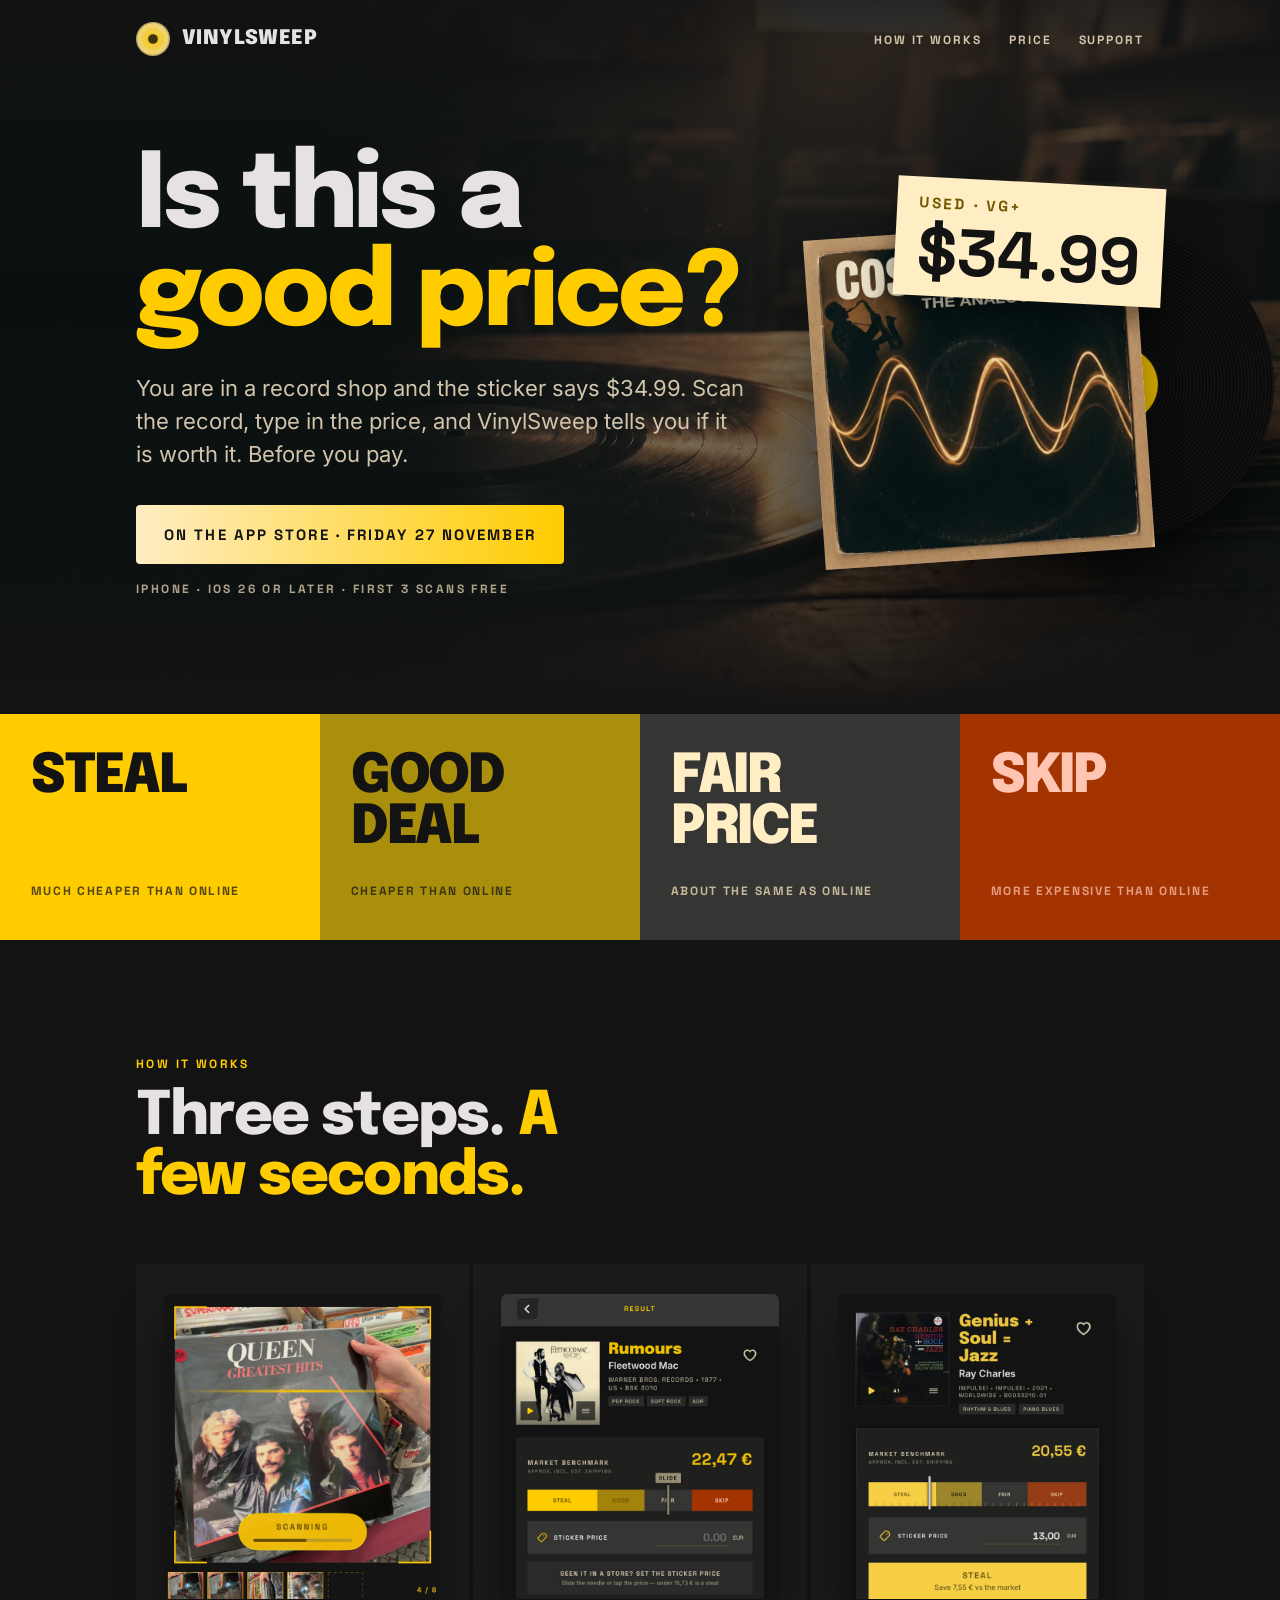
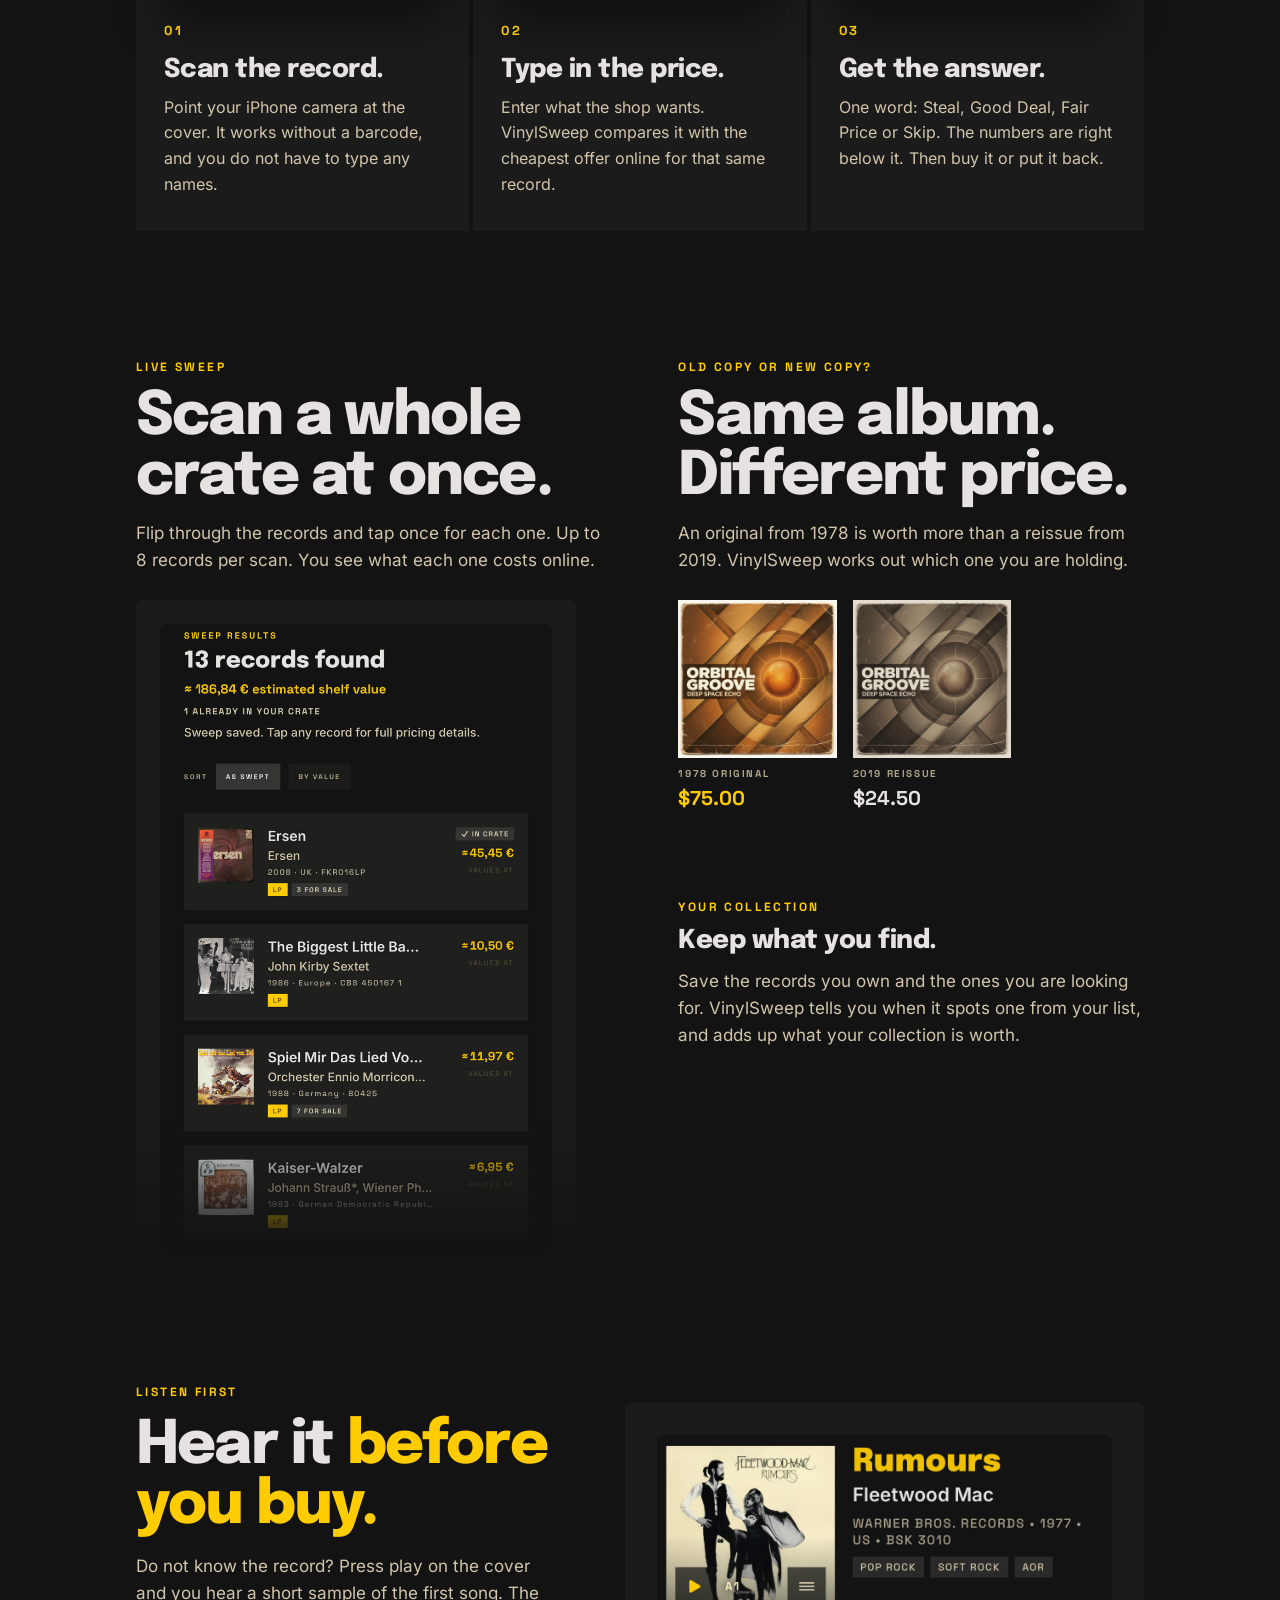
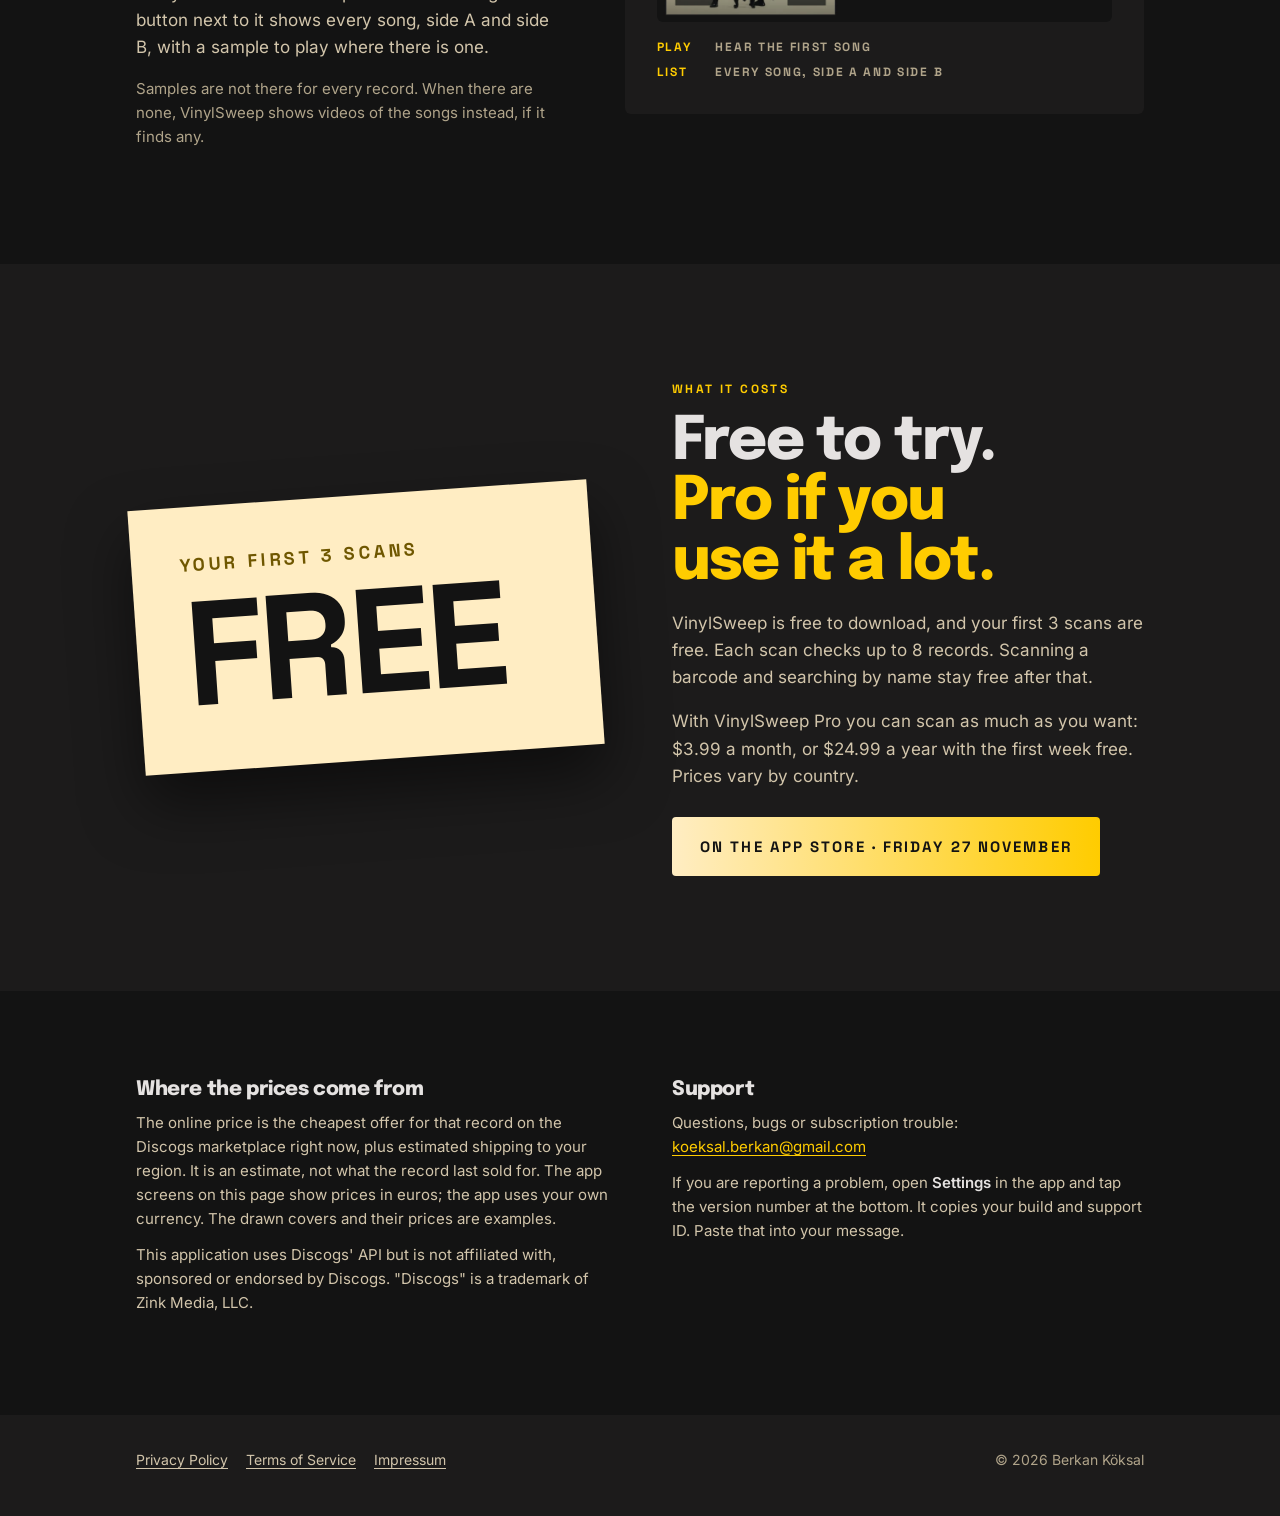
==== commit 2664859e: "Landing page: give Listen first its own section with a real screen Song samples get their own sectio" ====
--- a/index.html
+++ b/index.html
@@ -80,12 +80,13 @@
 <section style="padding-top:0">
   <div class="wrap">
     <div class="features">
-      <div class="feature feature-tall">
+      <div class="feature">
         <p class="label">Live Sweep</p>
         <h2>Scan a whole crate at once.</h2>
         <p>Flip through the records and tap once for each one. Up to 8 records per scan. You see what each one costs online.</p>
         <div class="shot-panel"><img class="shot" src="img/app-list.jpg" alt="VinylSweep after scanning a crate: 13 records found, each with what it costs online" loading="lazy" width="760" height="1218"></div>
       </div>
+      <div class="feature-col">
       <div class="feature">
         <p class="label">Old copy or new copy?</p>
         <h2>Same album. Different price.</h2>
@@ -100,12 +101,23 @@
         <h3>Keep what you find.</h3>
         <p>Save the records you own and the ones you are looking for. VinylSweep tells you when it spots one from your list, and adds up what your collection is worth.</p>
       </div>
-      <div class="feature">
-        <p class="label">Listen first</p>
-        <h3>Hear it before you buy.</h3>
-        <p>Play a short sample of a song, when one is available for the record.</p>
       </div>
     </div>
+  </div>
+</section>
+
+<section class="listen" id="listen">
+  <div class="wrap listen-grid">
+    <div>
+      <p class="label">Listen first</p>
+      <h2>Hear it <span class="y">before you buy.</span></h2>
+      <p>Do not know the record? Press play on the cover and you hear a short sample of the first song. The button next to it shows every song, side A and side B, with a sample to play where there is one.</p>
+      <p class="small">Samples are not there for every record. When there are none, VinylSweep shows videos of the songs instead, if it finds any.</p>
+    </div>
+    <figure class="listen-shot">
+      <img class="shot" src="img/app-listen.jpg" alt="Rumours by Fleetwood Mac in VinylSweep, with a play button and a song list button on the cover" loading="lazy" width="1070" height="440">
+      <figcaption><span><b>Play</b> hear the first song</span><span><b>List</b> every song, side A and side B</span></figcaption>
+    </figure>
   </div>
 </section>
 
--- a/landing.css
+++ b/landing.css
@@ -185,7 +185,7 @@
 /* Features */
 .features { display: grid; grid-template-columns: repeat(2, minmax(0, 1fr)); gap: clamp(28px, 5vw, 64px) clamp(32px, 6vw, 88px); }
 .feature .label { color: var(--yellow); margin-bottom: 10px; }
-.feature-tall { grid-row: span 3; }
+.feature-col { display: flex; flex-direction: column; gap: clamp(40px, 6vw, 72px); }
 .feature p { margin: 12px 0 0; color: var(--ink-dim); max-width: 30em; }
 .pair { display: flex; gap: 16px; margin-top: 26px; align-items: flex-end; }
 .pair figure { margin: 0; width: 34%; }
@@ -195,6 +195,17 @@
 .pair figure:first-child figcaption { color: var(--yellow); }
 .pair figcaption small { display: block; font-size: 10px; letter-spacing: 0.16em; color: var(--outline); text-transform: uppercase; }
 
+/* Listen first */
+.listen { padding-top: 0; }
+.listen-grid { display: grid; grid-template-columns: minmax(0, 0.9fr) minmax(0, 1.1fr); gap: clamp(28px, 5vw, 72px); align-items: center; }
+.listen .label { color: var(--yellow); margin-bottom: 14px; }
+.listen p { color: var(--ink-dim); max-width: 30em; margin: 16px 0 0; }
+.listen p.small { font-size: 15px; color: var(--outline); }
+.listen-shot { margin: 0; background: var(--low); padding: clamp(18px, 3vw, 32px); border-radius: 6px; }
+.listen-shot .shot { box-shadow: none; }
+.listen-shot figcaption { display: flex; flex-direction: column; gap: 6px; margin-top: 16px; font-family: var(--data); font-weight: 700; font-size: 12px; letter-spacing: 0.14em; text-transform: uppercase; color: var(--outline); }
+.listen-shot figcaption b { display: inline-block; min-width: 4.5em; color: var(--yellow); }
+
 /* Price */
 .price { background: var(--low); }
 .price-grid { display: grid; grid-template-columns: minmax(0, 1fr) minmax(0, 1fr); gap: clamp(28px, 5vw, 72px); align-items: center; }
@@ -222,10 +233,9 @@
   h1 { font-size: clamp(56px, 15vw, 104px); }
   .verdicts { grid-template-columns: repeat(2, minmax(0, 1fr)); }
   .verdict { min-height: 150px; }
-  .steps, .features, .price-grid, .fine-grid { grid-template-columns: minmax(0, 1fr); }
+  .steps, .features, .price-grid, .fine-grid, .listen-grid { grid-template-columns: minmax(0, 1fr); }
   .steps { gap: 12px; }
   .step .shot { max-width: 340px; }
-  .feature-tall { grid-row: auto; }
   .hero-phone { justify-self: center; max-width: 250px; margin: 48px 0 0; }
   .bar nav a:not(.keep) { display: none; }
   .big-sticker { max-width: 88%; margin-left: 2%; }
